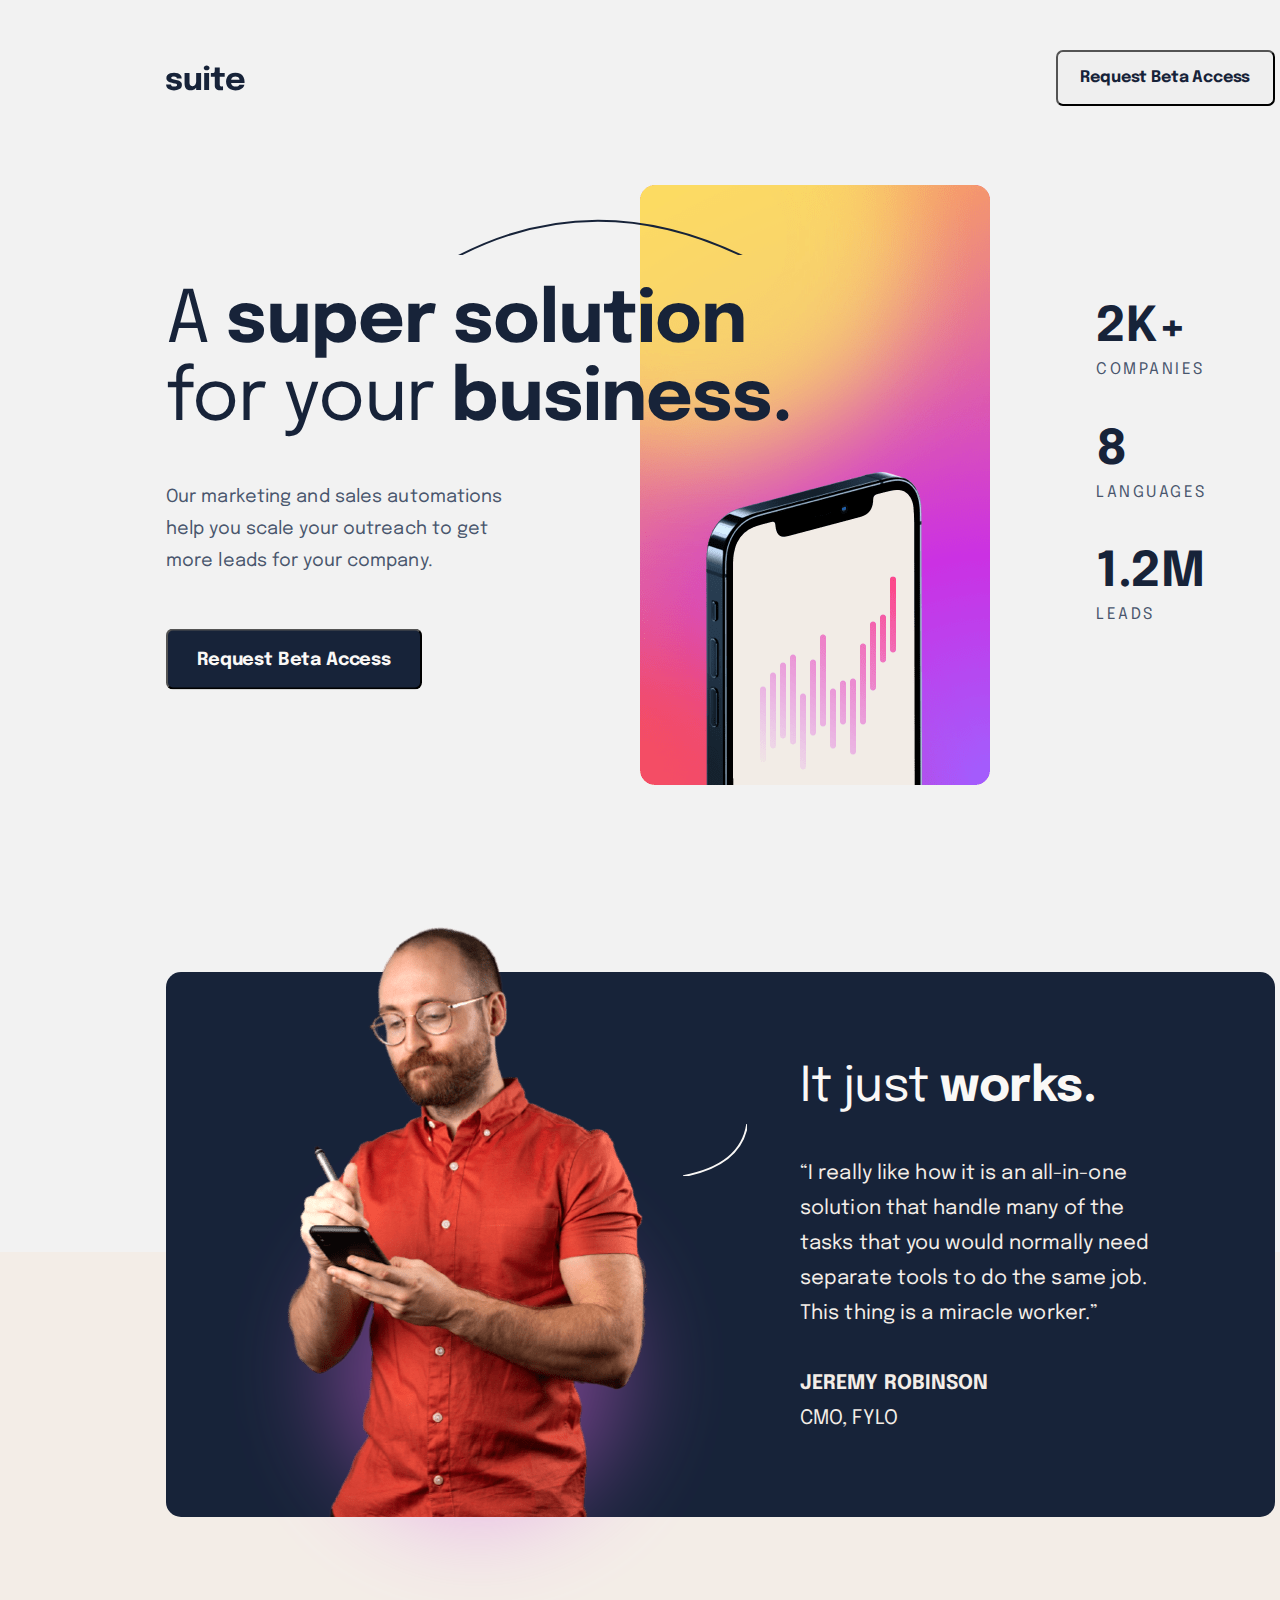
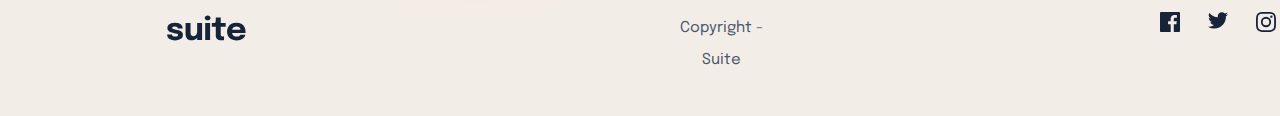
==== starter-code/index.html @ efdc91a7 "second commit" ====
<!DOCTYPE html>
<html lang="en">
<head>
  <meta charset="UTF-8">
  <meta name="viewport" content="width=device-width, initial-scale=1.0">
  <!-- favicon -->
  <link rel="icon" type="image/png" sizes="32x32" href="./assets/favicon-32x32.png">
  
  <!-- Epilogue fonts -->
  <link rel="preconnect" href="https://fonts.googleapis.com">
  <link rel="preconnect" href="https://fonts.gstatic.com" crossorigin>
  <link href="https://fonts.googleapis.com/css2?family=Epilogue:wght@400;700&display=swap" rel="stylesheet">
  
  <!-- stylesheet -->
  <link rel="stylesheet" href="style.css"> 
  
  <title>Suite landing page</title>

</head>
<body>
 
  <!-- Header -->
  <div class="header">
    <svg class="logo" width="79" height="26" xmlns="http://www.w3.org/2000/svg"><path d="M8.008 25.384c-1.013 0-1.99-.117-2.928-.352a8.821 8.821 0 0 1-2.52-1.04 5.379 5.379 0 0 1-1.76-1.72c-.432-.688-.648-1.49-.648-2.408V19.576H5.08V19.8c0 .619.275 1.072.824 1.36.55.288 1.293.432 2.232.432.49 0 .963-.05 1.416-.152.453-.101.827-.267 1.12-.496.293-.23.44-.52.44-.872 0-.565-.312-.965-.936-1.2-.624-.235-1.624-.47-3-.704a19.855 19.855 0 0 1-2.368-.544 10 10 0 0 1-2.208-.936A4.827 4.827 0 0 1 .984 15.2C.579 14.597.376 13.864.376 13c0-1.152.35-2.123 1.048-2.912.699-.79 1.63-1.387 2.792-1.792 1.163-.405 2.443-.608 3.84-.608 1.333 0 2.576.221 3.728.664 1.152.443 2.085 1.077 2.8 1.904.715.827 1.072 1.821 1.072 2.984v.224h-4.88v-.192c0-.427-.136-.773-.408-1.04a2.563 2.563 0 0 0-1.032-.6 4.22 4.22 0 0 0-1.296-.2 6.11 6.11 0 0 0-1.256.136 2.96 2.96 0 0 0-1.096.448 1.003 1.003 0 0 0-.448.872c0 .363.16.659.48.888.32.23.768.416 1.344.56.576.144 1.243.28 2 .408a24.9 24.9 0 0 1 2.264.488 9.99 9.99 0 0 1 2.24.88 4.882 4.882 0 0 1 1.696 1.488c.432.613.648 1.39.648 2.328 0 .97-.224 1.803-.672 2.496a5.126 5.126 0 0 1-1.816 1.688 9.18 9.18 0 0 1-2.544.96c-.933.208-1.89.312-2.872.312Zm16.58-.064c-1.206 0-2.198-.195-2.976-.584-.78-.39-1.392-.915-1.84-1.576a6.381 6.381 0 0 1-.944-2.208 11.254 11.254 0 0 1-.272-2.464V8.008h4.96v9.168c0 .715.08 1.37.24 1.968.16.597.456 1.077.888 1.44s1.048.544 1.848.544c.778 0 1.44-.221 1.984-.664.544-.443.96-1.01 1.248-1.704a5.538 5.538 0 0 0 .432-2.144l1.392 1.136a8.842 8.842 0 0 1-.488 2.976 7.408 7.408 0 0 1-1.384 2.408 6.208 6.208 0 0 1-2.184 1.608c-.86.384-1.827.576-2.904.576Zm5.568-.32V8.008h4.96V25h-4.96Zm8.035 0V8.008h4.912V25h-4.912ZM40.64 5.24c-.768 0-1.437-.203-2.008-.608-.57-.405-.856-.976-.856-1.712 0-.747.285-1.323.856-1.728.57-.405 1.24-.608 2.008-.608.779 0 1.453.203 2.024.608.57.405.856.981.856 1.728s-.285 1.32-.856 1.72c-.57.4-1.245.6-2.024.6Zm14.036 20.112c-.651 0-1.32-.056-2.008-.168a5.718 5.718 0 0 1-1.92-.672c-.592-.336-1.07-.83-1.432-1.48-.363-.65-.544-1.51-.544-2.576v-8.608h-3.92v-3.84h1.104c.64 0 1.149-.027 1.528-.08.378-.053.661-.19.848-.408.186-.219.306-.563.36-1.032.053-.47.08-1.115.08-1.936V2.408h4.976v5.6h4.944v3.84h-4.944V19.048c0 .736.088 1.333.264 1.792.176.459.616.688 1.32.688a5.01 5.01 0 0 0 1-.096c.314-.064.552-.128.712-.192v3.728a4.913 4.913 0 0 1-.944.264c-.406.08-.88.12-1.424.12Zm8.051-7.36v-3.28H73.99l-.48.832v-.48c0-.608-.144-1.192-.432-1.752-.288-.56-.733-1.019-1.336-1.376-.602-.357-1.373-.536-2.312-.536-.938 0-1.746.2-2.424.6-.677.4-1.194.973-1.552 1.72-.357.747-.536 1.648-.536 2.704 0 1.088.174 2.019.52 2.792.347.773.864 1.368 1.552 1.784.688.416 1.544.624 2.568.624.662 0 1.232-.061 1.712-.184s.872-.28 1.176-.472c.304-.192.536-.405.696-.64.16-.235.256-.464.288-.688h4.896c-.064.715-.31 1.416-.736 2.104-.426.688-1.018 1.307-1.776 1.856-.757.55-1.677.984-2.76 1.304-1.082.32-2.317.48-3.704.48-1.877 0-3.514-.376-4.912-1.128-1.397-.752-2.48-1.792-3.248-3.12-.768-1.328-1.152-2.861-1.152-4.6 0-1.76.392-3.304 1.176-4.632.784-1.328 1.878-2.363 3.28-3.104 1.403-.741 3.027-1.112 4.872-1.112 1.888 0 3.52.376 4.896 1.128a7.878 7.878 0 0 1 3.184 3.152c.747 1.35 1.12 2.92 1.12 4.712 0 .267-.005.523-.016.768-.01.245-.026.427-.048.544H62.726Z" fill="#172339"/></svg>
    <button class="top-most-button">Request Beta Access</button> 
  </div>

  <!-- first-section -->
  <div class="first-section">
  <svg class = "arch" width="289" height="39" xmlns="http://www.w3.org/2000/svg"><path d="M1 37.676c92.173-48 187.84-48 287 0" stroke="#172339" stroke-width="2" fill="none"/></svg>
  <div class="description"><h1 class="main-description">A <strong>super solution</strong> <br> for your <strong>business.</strong> </h1>

  <h5 class="second-description">Our marketing and sales automations <br> help you scale your outreach to 
  get <br> more leads for your company. </h5>

  <button class="second-button"> Request Beta Access </button>
  </div>
  <img class="phone" src="assets/image-hero-portrait.png" alt="">

  <div class="metrics">
    <h2>2K+</h2>
    <h5>COMPANIES</h5>

    <h2>8</h2>
    <h5> LANGUAGES </h5>

    <h2>1.2M</h2>
    <h5>LEADS</h5>
  </div>
  </div>

  <!-- second section -->
  <div class="second-section">
    <img class="jeremy" src="assets/image-jeremy-large.png" alt="">
    <svg class="blur" width="538" height="538" xmlns="http://www.w3.org/2000/svg"><defs><filter x="-51%" y="-51%" width="202%" height="202%" filterUnits="objectBoundingBox" id="a"><feGaussianBlur stdDeviation="50" in="SourceGraphic"/></filter></defs><circle filter="url(#a)" cx="289" cy="412" r="147" transform="translate(-20 -143)" fill="#DB65E2" fill-rule="evenodd" opacity=".476"/></svg>
    <svg class="second-curve" width="66" height="54" xmlns="http://www.w3.org/2000/svg"><path d="M64.25.153C59.995 27.67 38.646 45.003.2 52.153" stroke="#FAF8F6" stroke-width="2" fill="none"/></svg>
    <div class="testimony"> 
      <div class="text-placement">
      <h3>It just <strong> works.</strong></h3>

    <h4>“I really like how it is an all-in-one <br> solution that handle many of 
    the <br> tasks that you would normally need <br> separate tools to do the same 
    job. <br> This thing is a miracle worker.”
    <br><br><strong>JEREMY ROBINSON</strong><br> CMO, FYLO </h4>
  </div>
  </div>
</div>


<!-- footer -->
<footer>
  <div class="footer-div">
   <svg class="logo" width="79" height="26" xmlns="http://www.w3.org/2000/svg"><path d="M8.008 25.384c-1.013 0-1.99-.117-2.928-.352a8.821 8.821 0 0 1-2.52-1.04 5.379 5.379 0 0 1-1.76-1.72c-.432-.688-.648-1.49-.648-2.408V19.576H5.08V19.8c0 .619.275 1.072.824 1.36.55.288 1.293.432 2.232.432.49 0 .963-.05 1.416-.152.453-.101.827-.267 1.12-.496.293-.23.44-.52.44-.872 0-.565-.312-.965-.936-1.2-.624-.235-1.624-.47-3-.704a19.855 19.855 0 0 1-2.368-.544 10 10 0 0 1-2.208-.936A4.827 4.827 0 0 1 .984 15.2C.579 14.597.376 13.864.376 13c0-1.152.35-2.123 1.048-2.912.699-.79 1.63-1.387 2.792-1.792 1.163-.405 2.443-.608 3.84-.608 1.333 0 2.576.221 3.728.664 1.152.443 2.085 1.077 2.8 1.904.715.827 1.072 1.821 1.072 2.984v.224h-4.88v-.192c0-.427-.136-.773-.408-1.04a2.563 2.563 0 0 0-1.032-.6 4.22 4.22 0 0 0-1.296-.2 6.11 6.11 0 0 0-1.256.136 2.96 2.96 0 0 0-1.096.448 1.003 1.003 0 0 0-.448.872c0 .363.16.659.48.888.32.23.768.416 1.344.56.576.144 1.243.28 2 .408a24.9 24.9 0 0 1 2.264.488 9.99 9.99 0 0 1 2.24.88 4.882 4.882 0 0 1 1.696 1.488c.432.613.648 1.39.648 2.328 0 .97-.224 1.803-.672 2.496a5.126 5.126 0 0 1-1.816 1.688 9.18 9.18 0 0 1-2.544.96c-.933.208-1.89.312-2.872.312Zm16.58-.064c-1.206 0-2.198-.195-2.976-.584-.78-.39-1.392-.915-1.84-1.576a6.381 6.381 0 0 1-.944-2.208 11.254 11.254 0 0 1-.272-2.464V8.008h4.96v9.168c0 .715.08 1.37.24 1.968.16.597.456 1.077.888 1.44s1.048.544 1.848.544c.778 0 1.44-.221 1.984-.664.544-.443.96-1.01 1.248-1.704a5.538 5.538 0 0 0 .432-2.144l1.392 1.136a8.842 8.842 0 0 1-.488 2.976 7.408 7.408 0 0 1-1.384 2.408 6.208 6.208 0 0 1-2.184 1.608c-.86.384-1.827.576-2.904.576Zm5.568-.32V8.008h4.96V25h-4.96Zm8.035 0V8.008h4.912V25h-4.912ZM40.64 5.24c-.768 0-1.437-.203-2.008-.608-.57-.405-.856-.976-.856-1.712 0-.747.285-1.323.856-1.728.57-.405 1.24-.608 2.008-.608.779 0 1.453.203 2.024.608.57.405.856.981.856 1.728s-.285 1.32-.856 1.72c-.57.4-1.245.6-2.024.6Zm14.036 20.112c-.651 0-1.32-.056-2.008-.168a5.718 5.718 0 0 1-1.92-.672c-.592-.336-1.07-.83-1.432-1.48-.363-.65-.544-1.51-.544-2.576v-8.608h-3.92v-3.84h1.104c.64 0 1.149-.027 1.528-.08.378-.053.661-.19.848-.408.186-.219.306-.563.36-1.032.053-.47.08-1.115.08-1.936V2.408h4.976v5.6h4.944v3.84h-4.944V19.048c0 .736.088 1.333.264 1.792.176.459.616.688 1.32.688a5.01 5.01 0 0 0 1-.096c.314-.064.552-.128.712-.192v3.728a4.913 4.913 0 0 1-.944.264c-.406.08-.88.12-1.424.12Zm8.051-7.36v-3.28H73.99l-.48.832v-.48c0-.608-.144-1.192-.432-1.752-.288-.56-.733-1.019-1.336-1.376-.602-.357-1.373-.536-2.312-.536-.938 0-1.746.2-2.424.6-.677.4-1.194.973-1.552 1.72-.357.747-.536 1.648-.536 2.704 0 1.088.174 2.019.52 2.792.347.773.864 1.368 1.552 1.784.688.416 1.544.624 2.568.624.662 0 1.232-.061 1.712-.184s.872-.28 1.176-.472c.304-.192.536-.405.696-.64.16-.235.256-.464.288-.688h4.896c-.064.715-.31 1.416-.736 2.104-.426.688-1.018 1.307-1.776 1.856-.757.55-1.677.984-2.76 1.304-1.082.32-2.317.48-3.704.48-1.877 0-3.514-.376-4.912-1.128-1.397-.752-2.48-1.792-3.248-3.12-.768-1.328-1.152-2.861-1.152-4.6 0-1.76.392-3.304 1.176-4.632.784-1.328 1.878-2.363 3.28-3.104 1.403-.741 3.027-1.112 4.872-1.112 1.888 0 3.52.376 4.896 1.128a7.878 7.878 0 0 1 3.184 3.152c.747 1.35 1.12 2.92 1.12 4.712 0 .267-.005.523-.016.768-.01.245-.026.427-.048.544H62.726Z" fill="#172339"/></svg>
    <h6>Copyright - Suite</h6>
    <div class="media">
      <svg class ="fb" width="20" height="20" xmlns="http://www.w3.org/2000/svg"><path d="M18.896 0H1.104C.494 0 0 .494 0 1.104v17.793C0 19.506.494 20 1.104 20h9.58v-7.745H8.076V9.237h2.606V7.01c0-2.583 1.578-3.99 3.883-3.99 1.104 0 2.052.082 2.329.119v2.7h-1.598c-1.254 0-1.496.597-1.496 1.47v1.928h2.989l-.39 3.018h-2.6V20h5.098c.608 0 1.102-.494 1.102-1.104V1.104C20 .494 19.506 0 18.896 0Z" fill="#172339"/></svg>
      <svg class = "twt" width="20" height="17" xmlns="http://www.w3.org/2000/svg"><path d="M20 2.172a8.192 8.192 0 0 1-2.357.646 4.11 4.11 0 0 0 1.805-2.27 8.22 8.22 0 0 1-2.606.996A4.096 4.096 0 0 0 13.847.248c-2.65 0-4.596 2.472-3.998 5.037A11.648 11.648 0 0 1 1.392 1a4.109 4.109 0 0 0 1.27 5.478 4.086 4.086 0 0 1-1.858-.513c-.045 1.9 1.318 3.679 3.291 4.075a4.113 4.113 0 0 1-1.853.07 4.106 4.106 0 0 0 3.833 2.849A8.25 8.25 0 0 1 0 14.658a11.616 11.616 0 0 0 6.29 1.843c7.618 0 11.923-6.434 11.663-12.205A8.354 8.354 0 0 0 20 2.172Z" fill="#172339"/></svg>
      <svg class = "ig" width="20" height="20" xmlns="http://www.w3.org/2000/svg"><path d="M10 1.802c2.67 0 2.987.01 4.042.059 2.71.123 3.975 1.409 4.099 4.099.048 1.054.057 1.37.057 4.04 0 2.672-.01 2.988-.057 4.042-.124 2.687-1.387 3.975-4.1 4.099-1.054.048-1.37.058-4.041.058-2.67 0-2.987-.01-4.04-.058-2.717-.124-3.977-1.416-4.1-4.1-.048-1.054-.058-1.37-.058-4.041 0-2.67.01-2.986.058-4.04.124-2.69 1.387-3.977 4.1-4.1 1.054-.048 1.37-.058 4.04-.058ZM10 0C7.284 0 6.944.012 5.877.06 2.246.227.227 2.242.061 5.877.01 6.944 0 7.284 0 10s.012 3.057.06 4.123c.167 3.632 2.182 5.65 5.817 5.817 1.067.048 1.407.06 4.123.06s3.057-.012 4.123-.06c3.629-.167 5.652-2.182 5.816-5.817.05-1.066.061-1.407.061-4.123s-.012-3.056-.06-4.122C19.777 2.249 17.76.228 14.124.06 13.057.01 12.716 0 10 0Zm0 4.865a5.135 5.135 0 1 0 0 10.27 5.135 5.135 0 0 0 0-10.27Zm0 8.468a3.333 3.333 0 1 1 0-6.666 3.333 3.333 0 0 1 0 6.666Zm5.338-9.87a1.2 1.2 0 1 0 0 2.4 1.2 1.2 0 0 0 0-2.4Z" fill="#172339"/></svg>
    </div>
  </div>
</footer>
</body>
</html>
---- starter-code/style.css ----
body{
    margin: 0;
    padding: 50px 166px;
    background-color: #F2F2F2;
    font-family: 'Epilogue', sans-serif;
    position: relative;
}

.header {
    height: 56px;
    width: 1108.85px;
    margin: auto;
    position: relative;
}

.logo{
    position: absolute;
    top: 50%;
    transform: translateY(-50%);
}

.top-most-button{
    position:absolute;
    right: 0;
    top: 50%;
    transform: translateY(-50%); 
    height: 56px;
    width: 219px;
    font-family: Epilogue;
    font-size: 16px;
    font-weight: 700;
    line-height: 32px;
    letter-spacing: -0.1599999964237213px;
    border-radius: 7px;
    color: #172339;
}

.first-section{
    margin: 79px 0 142.44px 0;
    position: relative;
    width: 64rem;
    height: 600px;
}

.description{
    position: absolute;
    top: 50%;
    transform: translateY(-50%);
    height: 405px;
    width: 635px;
;

}

.metrics{
    position:absolute;
    height: 375px;
    width: 190px;
    right: 0;
    top: 50%;
    transform: translateY(-60%);
    text-indent: 96px;
   
}

.phone{
    position: absolute;
    left: 474px;
    width: 350px;
    height: 600px;
    z-index: -1;
    margin-right: 96px;
}

.arch{
    position: absolute;
    top: 34px;
    left: 290px;
    height: 36px;
    width: 287px;
}

h1 {
    font-weight: lighter;
}

.main-description{
    margin: 0 0 40px 0;
    height: 158px;
    width: 635px;
    font-weight: 400;
    font-size: 72px;
    line-height: 78px;
    letter-spacing: -1px;
    color: #172339;

}

.second-description{
    width: 350px;
    height: 96px;
    color: #49566D;
    font-family: Epilogue;
    font-size: 18px;
    font-weight: 400;
    line-height: 32px;
    letter-spacing: 0.10000000149011612px;
    text-align: left;

}

.second-button{
    height: 61px;
    width: 256px;
    margin-top: 52px;
    border-radius: 7px;
    background-color: #172339;
    font-family: Epilogue;
    font-size: 18px;
    font-weight: 700;
    line-height: 32px;
    letter-spacing: -0.18000000715255737px;
   color: #FAF8F6;
}

h2{
    height: 56px;
    width: 190px;
    font-family: Epilogue;
    font-size: 48px;
    font-weight: 700;
    line-height: 56px;
    letter-spacing: -0.5px;
    text-align: left;
    margin-bottom: 1px;
    color: #172339;



}

h5{
    margin: 0;
    height: 26px;
    width: 190px;
    font-family: Epilogue;
    font-size: 16px;
    font-weight: 400;
    line-height: 26px;
    letter-spacing: 2.5px;
    text-align: left;
    color: #49566D;
}

.second-section{
    position: relative;
    height: 589.5569458007812px;
    width: 1109px;
    

}

.jeremy {
    position: absolute;
   left: 121.49px;
   z-index: 1;
   
}

.blur{
    position: absolute;
    left: 43.49000000000001px;
    bottom: -122px;
    z-index: 0;

}

.testimony {
    position: absolute;
    height: 545px;
    width: 1109px;
    background: #172339;
    bottom: 0;
    border-radius: 15px;
    z-index: -1;
    

}

.text-placement {
    position: absolute;
    right: 125px;
    top : 50%;
    transform: translateY(-50%); 
    height: 369px;
    width: 350px;


}

h3{
    height: 56px;
    width: 308px;
    font-family: Epilogue;
    font-size: 48px;
    font-weight: 400;
    line-height: 56px;
    letter-spacing: -0.5px;
    text-align: left;
    color: #FAF8F6;
    height: 56px;
    left: 0px;
    top: 0px;
    border-radius: nullpx;
    margin: 0 0 40px 0;


}

h4 {
    height: 175px;
    width: 350px;
    font-family: Epilogue;
    font-size: 20px;
    font-weight: 400;
    line-height: 35px;
    letter-spacing: 0.10000000149011612px;
    text-align: left;
    color: #F3EDE7;
    margin: 0;

    

}

.second-curve {
    position: absolute;
    top: 196.15px;
    right: 527.75px;
    width: 64.05px;
    height: 52px;
}

footer {
    background: #F3EDE7;
    position: absolute;
    width: 1440px;
    height: 464px;
    left: 0px;
    top: 1252px;
    z-index: -2;
    
}

.footer-div{
    position: absolute;
    height: 32px;
    width: 1109px;
    left: 167px;
    bottom: 72px;
    border-radius: 0px;

}

h6{
    text-align: center;
    display: inline;
    position: absolute;
    right: 50%;
    transform: translateX(50%);
    bottom: 0px;
    margin: 0;
    font-size: 15px;
    font-weight: 400;
    line-height: 32px;
    letter-spacing: 0.0833333358168602px;
    text-align: center;
    color: #49566D;
    height: 32px;
    width: 125px;




}

.media{
    height: 20px;
    width: 116px;
    text-align: right;
    height: 20px;
    width: 116px;
    display: flex;
    position: absolute;
    right: 0;
}

.fb{
    margin-right: 28px;
}

.twt {
    margin-right: 28px;
}
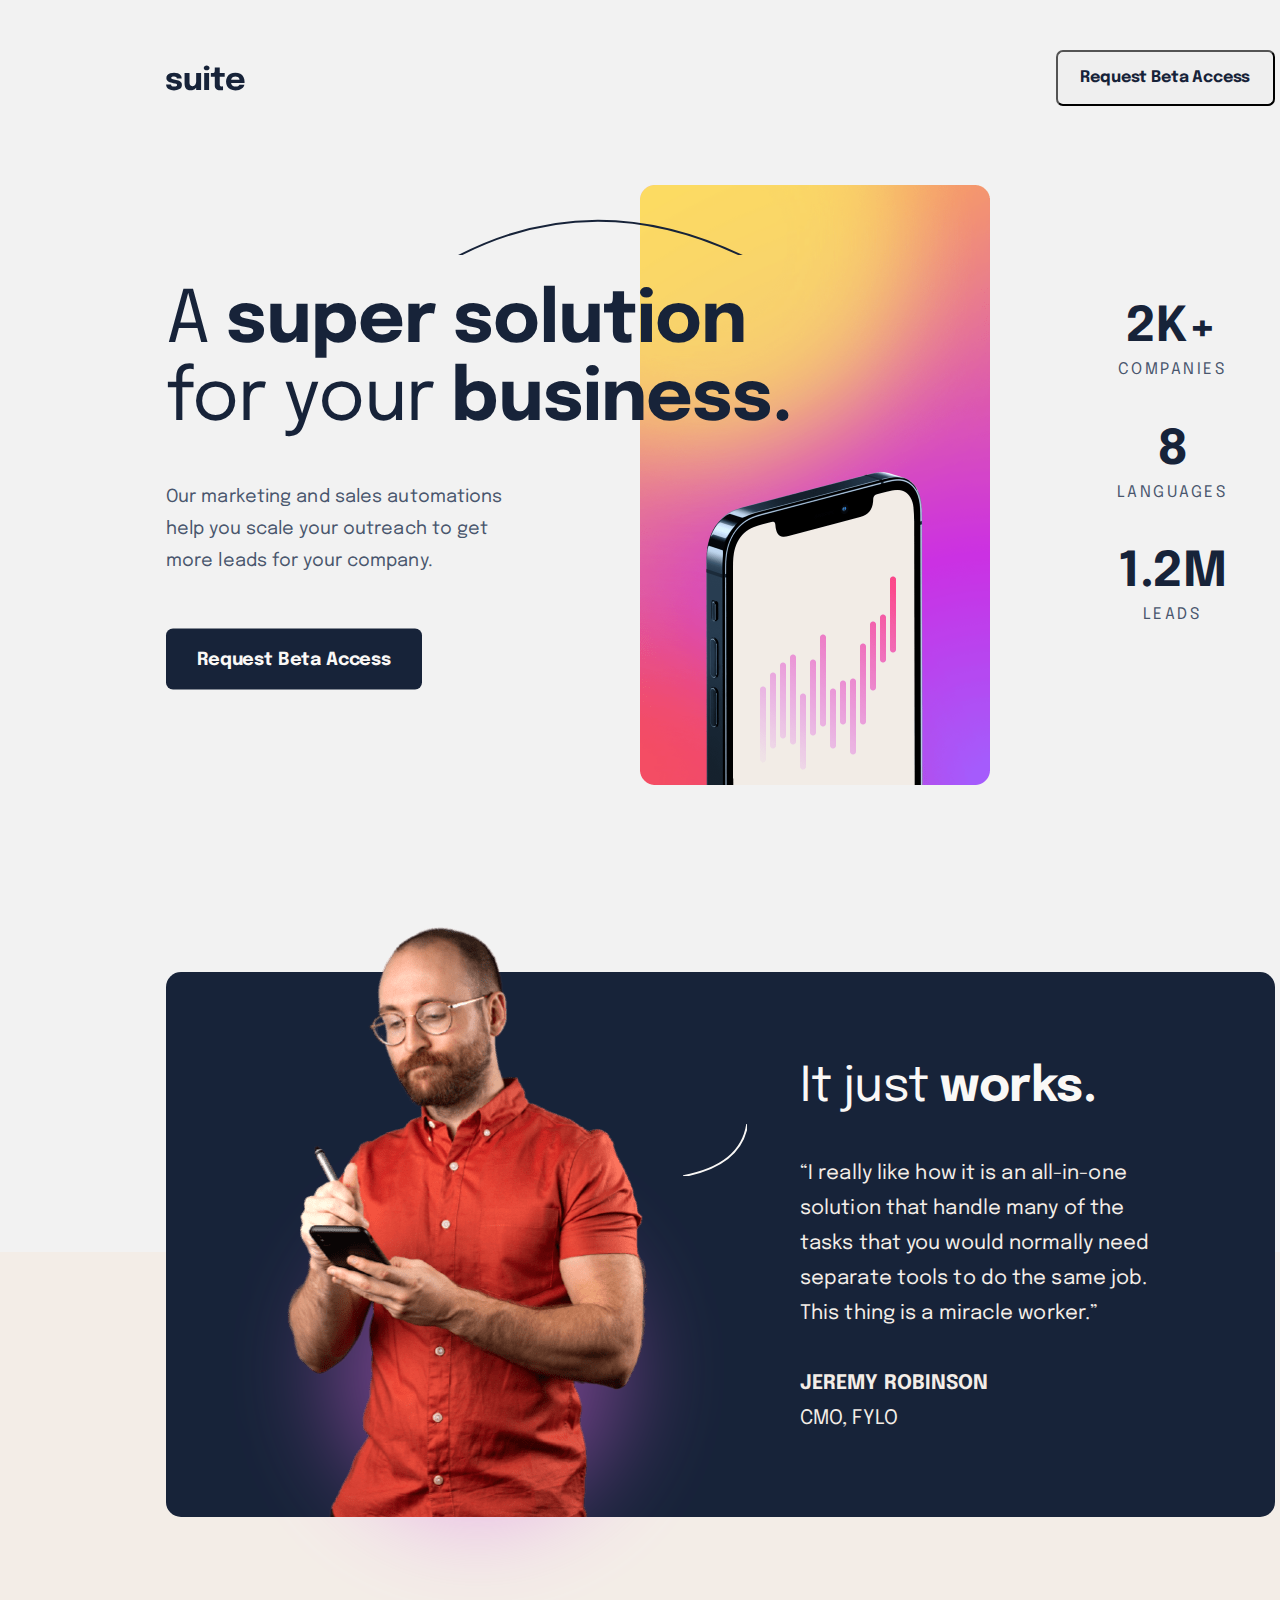
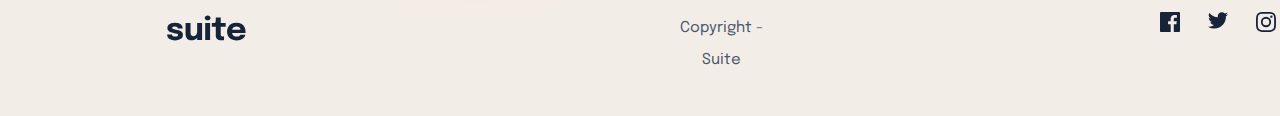
==== commit 9d43d1a8: "halfway way through mobile responsive" ====
--- a/starter-code/index.html
+++ b/starter-code/index.html
@@ -35,23 +35,31 @@
 
   <button class="second-button"> Request Beta Access </button>
   </div>
-  <img class="phone" src="assets/image-hero-portrait.png" alt="">
+  <img class="phone" src="assets/image-hero-portrait@2x.png" alt="">
+  <img class="tablet-phone" src="assets/image-hero-portrait.png" alt="">
+  <img class="mobile-phone" src="assets/image-hero-landscape.png" alt="">
 
   <div class="metrics">
-    <h2>2K+</h2>
+    
+      <h2>2K+</h2>
     <h5>COMPANIES</h5>
 
-    <h2>8</h2>
+    <h2 >8</h2>
     <h5> LANGUAGES </h5>
 
-    <h2>1.2M</h2>
+    <h2 >1.2M</h2>
     <h5>LEADS</h5>
+    
+
   </div>
   </div>
 
   <!-- second section -->
   <div class="second-section">
-    <img class="jeremy" src="assets/image-jeremy-large.png" alt="">
+    <img class="jeremy" src="assets/image-jeremy-large.png" alt="jeremy">
+    <img class="phone-jeremy" src="assets/image-jeremy-small.png" alt="jeremy">
+   
+
     <svg class="blur" width="538" height="538" xmlns="http://www.w3.org/2000/svg"><defs><filter x="-51%" y="-51%" width="202%" height="202%" filterUnits="objectBoundingBox" id="a"><feGaussianBlur stdDeviation="50" in="SourceGraphic"/></filter></defs><circle filter="url(#a)" cx="289" cy="412" r="147" transform="translate(-20 -143)" fill="#DB65E2" fill-rule="evenodd" opacity=".476"/></svg>
     <svg class="second-curve" width="66" height="54" xmlns="http://www.w3.org/2000/svg"><path d="M64.25.153C59.995 27.67 38.646 45.003.2 52.153" stroke="#FAF8F6" stroke-width="2" fill="none"/></svg>
     <div class="testimony"> 
--- a/starter-code/style.css
+++ b/starter-code/style.css
@@ -35,8 +35,13 @@
     color: #172339;
 }
 
+.top-most-button:hover{
+    background-color: #172339;
+    color: #FAF8F6;
+}
+
 .first-section{
-    margin: 79px 0 142.44px 0;
+    margin: 79px auto 142.44px auto;
     position: relative;
     width: 64rem;
     height: 600px;
@@ -59,7 +64,8 @@
     right: 0;
     top: 50%;
     transform: translateY(-60%);
-    text-indent: 96px;
+    text-align: center;
+   
    
 }
 
@@ -70,6 +76,14 @@
     height: 600px;
     z-index: -1;
     margin-right: 96px;
+}
+
+.tablet-phone{
+    display: none;
+}
+
+.mobile-phone{
+    display: none;
 }
 
 .arch{
@@ -121,17 +135,20 @@
     line-height: 32px;
     letter-spacing: -0.18000000715255737px;
    color: #FAF8F6;
+   border-width: 0;
+}
+.second-button:hover{
+    background-image: linear-gradient(to bottom right, #A060FF, #CB30E3, #FFA84E);
 }
 
 h2{
     height: 56px;
-    width: 190px;
+    width: 344px;
     font-family: Epilogue;
     font-size: 48px;
     font-weight: 700;
     line-height: 56px;
     letter-spacing: -0.5px;
-    text-align: left;
     margin-bottom: 1px;
     color: #172339;
 
@@ -142,13 +159,12 @@
 h5{
     margin: 0;
     height: 26px;
-    width: 190px;
+    width: 344px;
     font-family: Epilogue;
     font-size: 16px;
     font-weight: 400;
     line-height: 26px;
     letter-spacing: 2.5px;
-    text-align: left;
     color: #49566D;
 }
 
@@ -165,6 +181,14 @@
    left: 121.49px;
    z-index: 1;
    
+}
+
+.tablet-jeremy{
+    display: none;
+}
+
+.phone-jeremy{
+    display: none;
 }
 
 .blur{
@@ -278,10 +302,6 @@
     color: #49566D;
     height: 32px;
     width: 125px;
-
-
-
-
 }
 
 .media{
@@ -301,4 +321,153 @@
 
 .twt {
     margin-right: 28px;
+}
+
+.twt:hover{
+    opacity: 50%;
+}
+
+.ig:hover{
+    opacity: 50%;
+}
+
+.fb:hover{
+    opacity: 50%;
+}
+
+@media only screen  
+and (min-width: 600px) 
+and (max-width: 768px) {
+    .phone {
+       display: none; 
+    }
+
+    .tablet-phone{
+        display: block;
+    }
+
+    
+}
+
+@media only screen  
+  and (max-width: 600px) {
+    .phone {
+       display: none; 
+    }
+
+    .mobile-phone{
+        display: flex;
+        position: absolute;
+        height: 240px;
+        width: 343px;
+        left: 0px;
+        top: 379px;
+    }
+
+    .jeremy{
+        display: none;
+    }
+
+    .phone-jeremy{
+        display: block;
+       
+    
+
+
+    }
+
+    .header{
+        width: 354px;
+        height: 48px;
+    }
+
+    body{
+        padding: 50px 16px;
+    }
+
+    .top-most-button{
+        height: 48px;
+        width: 182px;
+        font-family: Epilogue;
+        font-size: 14px;
+        font-weight: 700;
+        line-height: 24px;
+        letter-spacing: -0.14000000059604645px;
+    }
+
+    .first-section{
+        width: 343.5px;
+    }
+
+    .arch{
+        position: absolute;
+        height: 102px;
+        width: 291.47222900390625px;
+        left: 87px;
+        top: -39px;
+        
+        transform: scale(0.5);
+
+    }
+    .description{
+        position: absolute;
+        height: 325.3243713378906px;
+        width: 343.5px;
+        left: 0px;
+        top: 178px;
+        border-radius: 0px;
+
+    }
+    .main-description{
+        font-family: Epilogue;
+        font-size: 38px;
+        font-weight: 700;
+        line-height: 44px;
+        letter-spacing: -0.5277777910232544px;
+        text-align: left;
+        margin-bottom: 0;
+
+    }
+
+    .second-description{
+        position: absolute;
+        height: 84px;
+        width: 343px;
+        left: 0px;
+        top: 114px;
+       
+
+        font-family: Epilogue;
+        font-size: 16px;
+        font-weight: 400;
+        line-height: 28px;
+        letter-spacing: 0.08888889104127884px;
+        text-align: left;
+
+    }
+
+    .second-button{
+        position: absolute;
+    top: 179zpx;
+    
+    }
+
+    .metrics{
+        position: absolute;
+        height: 313px;
+        width: 344px;
+        left: 0;
+        top: 847px;
+        
+    }
+
+    .second-section{
+        height: 929px;
+        width: 573px;
+        left: 0px;
+        top: 1174px;
+        border-radius: 0px;
+
+
+    }
 }